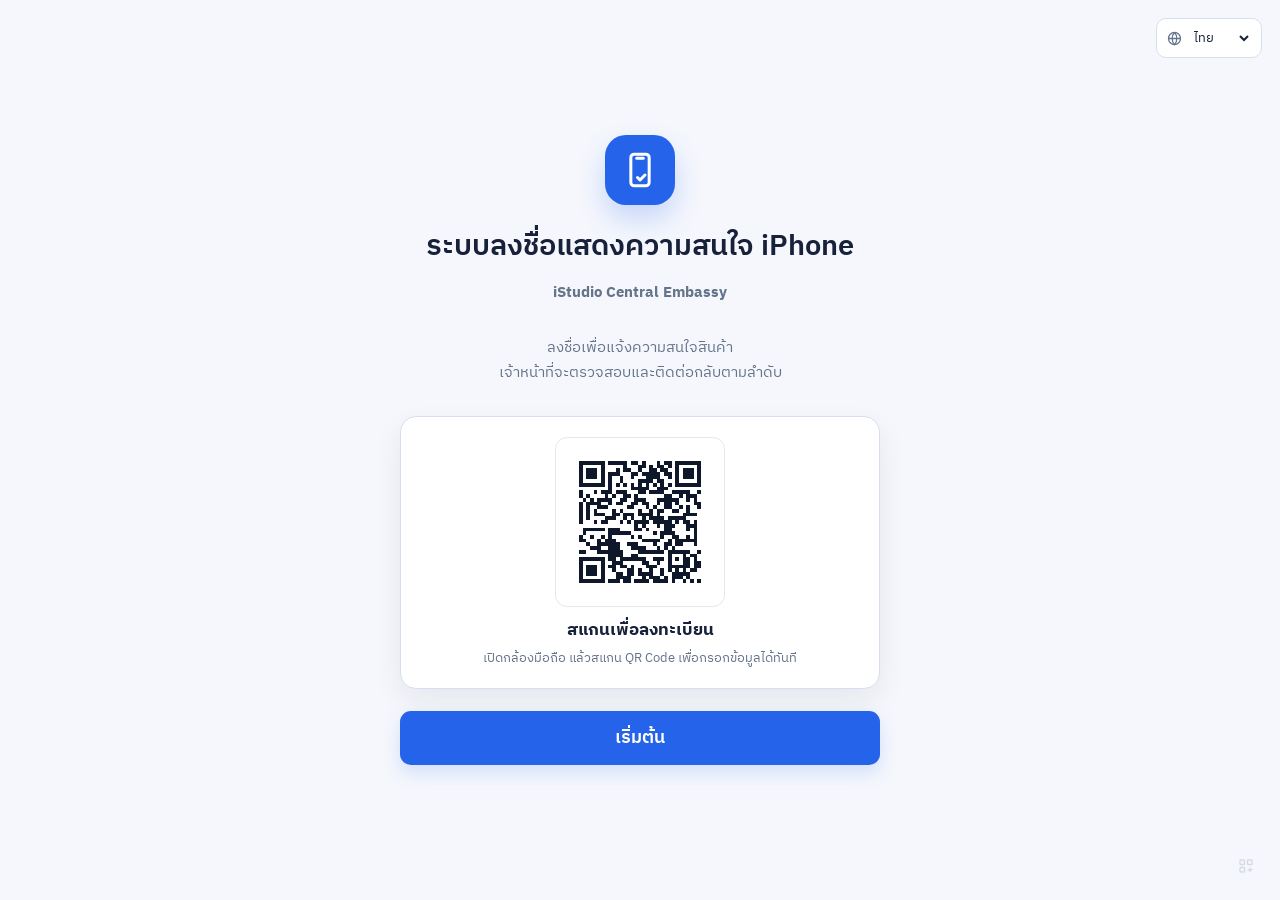
==== index.html @ b07e1145 "Standardize HTML filenames for Vercel deployment" ====
<!DOCTYPE html>
<html lang="th">
<head>
  <base target="_top">
  <meta charset="utf-8">
  <meta name="viewport" content="width=device-width, initial-scale=1">
  <link href="https://fonts.googleapis.com/css2?family=IBM+Plex+Sans+Thai:wght@400;500;600;700&display=swap" rel="stylesheet">
  <style>
    :root{--ink:#17213A;--sub:#64748B;--blue:#2563EB;--bg:#F5F7FC;--line:#D8DFEC}
    *{box-sizing:border-box} body{margin:0;min-height:100vh;font-family:'IBM Plex Sans Thai',-apple-system,sans-serif;background:var(--bg);color:var(--ink);-webkit-font-smoothing:antialiased}
    main{min-height:100vh;display:flex;align-items:center;justify-content:center;padding:32px 24px;position:relative}
    .welcome{width:min(100%,480px);text-align:center}.mark{width:70px;height:70px;background:var(--blue);color:#fff;margin:0 auto 22px;border-radius:21px;display:flex;align-items:center;justify-content:center;box-shadow:0 14px 28px rgba(37,99,235,.22)}
    .mark svg{width:40px;height:40px;stroke:currentColor;stroke-width:1.8;fill:none;stroke-linecap:round;stroke-linejoin:round}.welcome h1{font-size:29px;line-height:1.35;margin:0 0 5px;font-weight:600}.branch{font-size:20px;line-height:1.35;font-weight:700;margin:0;color:#334155}.welcome p{font-size:15px;line-height:1.65;color:var(--sub);margin:15px 0 30px}
    .qr-card{display:flex;flex-direction:column;align-items:center;gap:12px;margin:0 0 22px;padding:20px 18px;background:#fff;border:1px solid var(--line);border-radius:16px;text-align:center;box-shadow:0 12px 30px rgba(15,23,42,.07)}.qr-frame{flex:0 0 auto;width:170px;height:170px;padding:8px;background:#fff;border:1px solid #E2E8F0;border-radius:12px;display:flex;align-items:center;justify-content:center}.qr-frame img,.qr-frame canvas,.qr-frame svg{display:block;width:152px!important;height:152px!important}.qr-copy{min-width:0;max-width:330px}.qr-title{display:block;margin:0 0 5px;font-size:17px;line-height:1.4;font-weight:700;color:var(--ink)}.qr-hint{display:block;font-size:13px;line-height:1.55;color:var(--sub)}.qr-fallback{font-size:12px;line-height:1.45;color:#B91C1C;text-align:center}
    .start{display:flex;align-items:center;justify-content:center;width:100%;min-height:54px;background:var(--blue);color:#fff;text-decoration:none;border-radius:11px;font-size:18px;font-weight:600;box-shadow:0 8px 18px rgba(37,99,235,.16);transition:transform .15s,background .15s}.start:hover{background:#1D4ED8;transform:translateY(-1px)}.start:active{transform:translateY(0)}
    .language{position:absolute;top:max(18px,env(safe-area-inset-top));right:18px;display:flex;align-items:center;gap:7px;background:#fff;border:1px solid var(--line);border-radius:10px;padding:5px 9px;color:var(--sub)}.language svg{width:17px;height:17px;stroke:currentColor;fill:none;stroke-width:1.8}.language select{border:0;background:transparent;color:var(--ink);font:inherit;font-size:13px;outline:0;cursor:pointer;padding:2px 0}.staff-entry{position:absolute;right:18px;bottom:18px;width:32px;height:32px;padding:0;border:0;background:transparent;color:#94A3B8;opacity:.32;cursor:pointer;display:flex;align-items:center;justify-content:center;transition:opacity .15s,color .15s}.staff-entry:hover,.staff-entry:focus{opacity:1;color:#475569;outline:none}.staff-entry svg{width:18px;height:18px;stroke:currentColor;fill:none;stroke-width:1.8;stroke-linecap:round;stroke-linejoin:round}
    @media(max-width:520px){main{padding:84px 24px 56px;align-items:flex-start}.welcome h1{font-size:25px}.branch{font-size:18px}.mark{width:64px;height:64px;border-radius:19px}.welcome p{margin-bottom:22px}.qr-card{gap:11px;padding:18px 14px}.qr-frame{width:158px;height:158px}.qr-frame img,.qr-frame canvas,.qr-frame svg{width:140px!important;height:140px!important}.qr-title{font-size:16px}.qr-hint{font-size:12px}}
  </style>
<script src="js/qr.js"></script>
</head>
<body>
  <main>
    <div class="language"><svg viewBox="0 0 24 24" aria-hidden="true"><circle cx="12" cy="12" r="8.5"></circle><path d="M3.8 12h16.4M12 3.5c2.2 2.35 3.3 5.18 3.3 8.5S14.2 18.15 12 20.5c-2.2-2.35-3.3-5.18-3.3-8.5S9.8 5.85 12 3.5"></path></svg><select id="lang" aria-label="Language"><option value="th">ไทย</option><option value="en">English</option><option value="zh">中文</option><option value="ja">日本語</option><option value="ko">한국어</option></select></div>
    <section class="welcome" aria-labelledby="welcomeTitle">
      <div class="mark" aria-hidden="true"><svg viewBox="0 0 24 24"><rect x="6.5" y="2.5" width="11" height="19" rx="2"></rect><path d="M10 5h4M10.5 16.5l1.5 1.5 3-3"></path></svg></div>
      <h1 id="welcomeTitle">ระบบลงชื่อแสดงความสนใจ iPhone</h1>
      <p class="branch">iStudio Central Embassy</p>
      <p id="welcomeText">ลงชื่อเพื่อแจ้งความสนใจสินค้า<br>เจ้าหน้าที่จะตรวจสอบและติดต่อกลับตามลำดับ</p>
      
      <div class="qr-card" id="signupQrCard">
        <div class="qr-frame" id="signupQr" role="img" aria-label="QR Code สำหรับลงทะเบียน"></div>
        <div class="qr-copy">
          <strong class="qr-title" id="qrTitle">สแกนเพื่อลงทะเบียน</strong>
          <span class="qr-hint" id="qrHint">เปิดกล้องมือถือ แล้วสแกน QR Code เพื่อกรอกข้อมูลได้ทันที</span>
        </div>
      </div>
      
      <a class="start" id="startBtn" href="signup">START</a>
    </section>
    <a class="staff-entry" href="staff" aria-label="เข้าสู่ระบบพนักงาน"><svg viewBox="0 0 24 24"><rect x="4" y="4" width="6" height="6" rx="1"></rect><rect x="14" y="4" width="6" height="6" rx="1"></rect><rect x="4" y="14" width="6" height="6" rx="1"></rect><path d="M15 17h5M17.5 14.5v5"></path></svg></a>
  </main>
  
  
  
  <script>
    (function(){
      var copy={
        th:{title:'ระบบลงชื่อแสดงความสนใจ iPhone',text:'ลงชื่อเพื่อแจ้งความสนใจสินค้า<br>เจ้าหน้าที่จะตรวจสอบและติดต่อกลับตามลำดับ',qrTitle:'สแกนเพื่อลงทะเบียน',qrHint:'เปิดกล้องมือถือ แล้วสแกน QR Code เพื่อกรอกข้อมูลได้ทันที',start:'เริ่มต้น'},
        en:{title:'iPhone interest registration',text:'Register your interest in an iPhone.<br>Our team will review and contact you in queue order.',qrTitle:'Scan to register',qrHint:'Open your phone camera and scan this QR Code to register.',start:'START'},
        zh:{title:'iPhone 意向登记',text:'登记您感兴趣的 iPhone。<br>工作人员将按排队顺序审核并与您联系。',qrTitle:'扫码登记',qrHint:'打开手机相机，扫描此二维码即可填写资料。',start:'开始'},
        ja:{title:'iPhone 購入希望登録',text:'ご希望のiPhoneを登録してください。<br>担当者が順番に確認し、ご連絡します。',qrTitle:'スキャンして登録',qrHint:'スマートフォンのカメラでQRコードを読み取ってください。',start:'開始'},
        ko:{title:'iPhone 관심 등록',text:'원하는 iPhone을 등록해 주세요.<br>담당자가 순서대로 확인 후 연락드립니다.',qrTitle:'스캔하여 등록',qrHint:'휴대폰 카메라로 QR 코드를 스캔하여 등록하세요.',start:'시작'}
      };
      var select=document.getElementById('lang');
      function setLang(lang){var c=copy[lang]||copy.th,qrTitle=document.getElementById('qrTitle'),qrHint=document.getElementById('qrHint'),qr=document.getElementById('signupQr');document.documentElement.lang=lang;document.getElementById('welcomeTitle').textContent=c.title;document.getElementById('welcomeText').innerHTML=c.text;if(qrTitle)qrTitle.textContent=c.qrTitle;if(qrHint)qrHint.textContent=c.qrHint;if(qr)qr.setAttribute('aria-label',c.qrTitle);document.getElementById('startBtn').textContent=c.start;select.value=lang;try{localStorage.setItem('iphoneQueueWelcomeLang',lang);}catch(e){}}
      function renderSignupQr(){
        var target=document.getElementById('signupQr');
        if(!target)return;
        var signupUrl=new URL('signup', window.location.href).href;
        if(typeof qrSvgMarkup!=='function'){
          target.innerHTML='<span class="qr-fallback">ไม่สามารถสร้าง QR Code ได้<br>กรุณากดปุ่มเริ่มต้น</span>';
          return;
        }
        target.innerHTML=qrSvgMarkup(signupUrl,132);
      }
      setLang('th'); // หน้าแรกเริ่มเป็นภาษาไทยเสมอ
      renderSignupQr();
      select.onchange=function(){setLang(select.value);};
    })();
  </script>
</body>
</html>
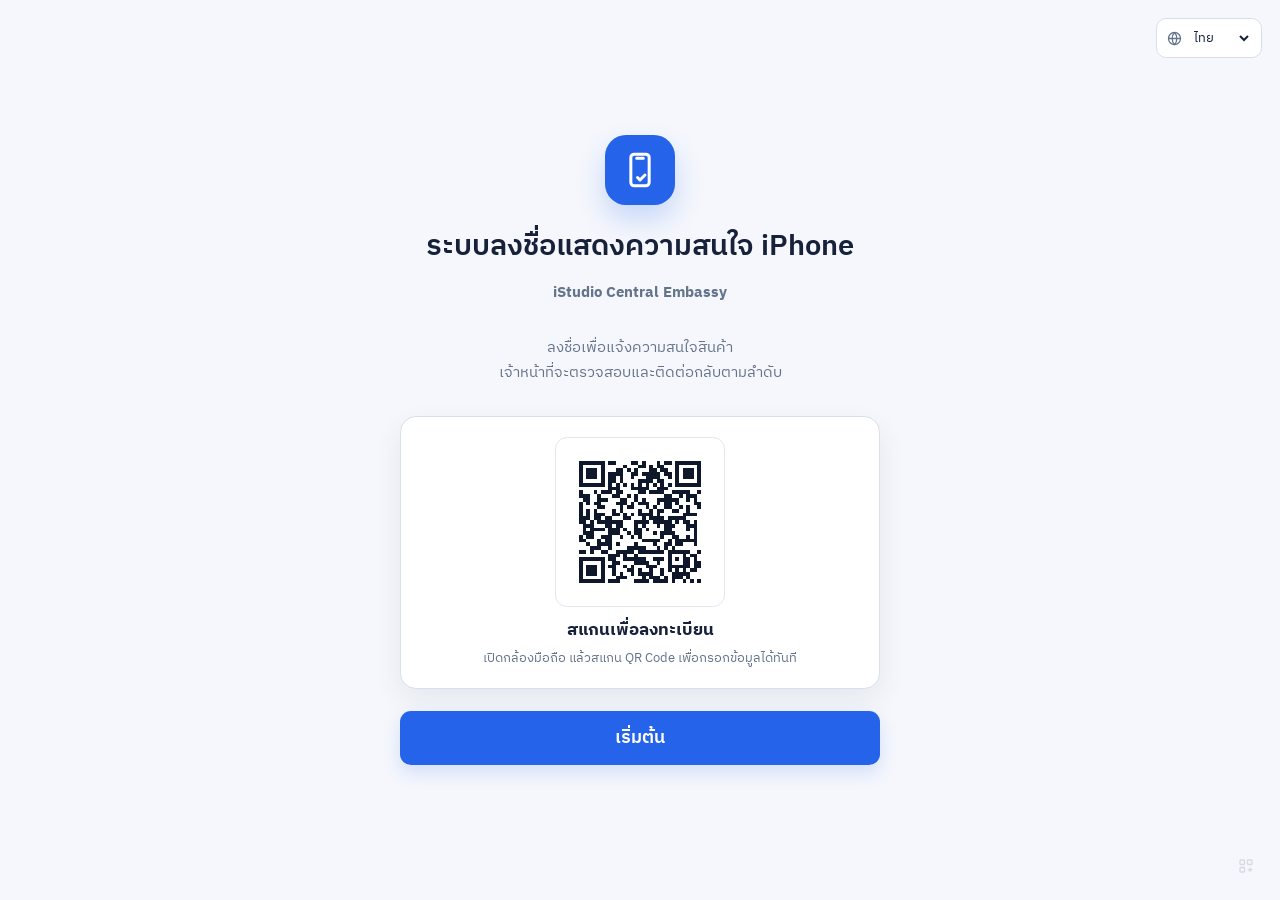
==== commit c98d5033: "Connect Welcome QR display toggle and fix system configs evaluation for boolean options" ====
--- a/index.html
+++ b/index.html
@@ -16,7 +16,10 @@
     .language{position:absolute;top:max(18px,env(safe-area-inset-top));right:18px;display:flex;align-items:center;gap:7px;background:#fff;border:1px solid var(--line);border-radius:10px;padding:5px 9px;color:var(--sub)}.language svg{width:17px;height:17px;stroke:currentColor;fill:none;stroke-width:1.8}.language select{border:0;background:transparent;color:var(--ink);font:inherit;font-size:13px;outline:0;cursor:pointer;padding:2px 0}.staff-entry{position:absolute;right:18px;bottom:18px;width:32px;height:32px;padding:0;border:0;background:transparent;color:#94A3B8;opacity:.32;cursor:pointer;display:flex;align-items:center;justify-content:center;transition:opacity .15s,color .15s}.staff-entry:hover,.staff-entry:focus{opacity:1;color:#475569;outline:none}.staff-entry svg{width:18px;height:18px;stroke:currentColor;fill:none;stroke-width:1.8;stroke-linecap:round;stroke-linejoin:round}
     @media(max-width:520px){main{padding:84px 24px 56px;align-items:flex-start}.welcome h1{font-size:25px}.branch{font-size:18px}.mark{width:64px;height:64px;border-radius:19px}.welcome p{margin-bottom:22px}.qr-card{gap:11px;padding:18px 14px}.qr-frame{width:158px;height:158px}.qr-frame img,.qr-frame canvas,.qr-frame svg{width:140px!important;height:140px!important}.qr-title{font-size:16px}.qr-hint{font-size:12px}}
   </style>
+<script src="js/supabase.min.js"></script>
+<script src="js/supabase.js"></script>
 <script src="js/qr.js"></script>
+<script src="js/api.js"></script>
 </head>
 <body>
   <main>
@@ -63,8 +66,23 @@
         }
         target.innerHTML=qrSvgMarkup(signupUrl,132);
       }
+      function syncWelcomeQr() {
+        if (window.api && window.api.getWelcomeConfig) {
+          window.api.getWelcomeConfig().then(function(res) {
+            var card = document.getElementById('signupQrCard');
+            if (card) {
+              if (res.showWelcomeQr === false) {
+                card.style.display = 'none';
+              } else {
+                card.style.display = 'flex';
+              }
+            }
+          }).catch(function() {});
+        }
+      }
       setLang('th'); // หน้าแรกเริ่มเป็นภาษาไทยเสมอ
       renderSignupQr();
+      syncWelcomeQr();
       select.onchange=function(){setLang(select.value);};
     })();
   </script>
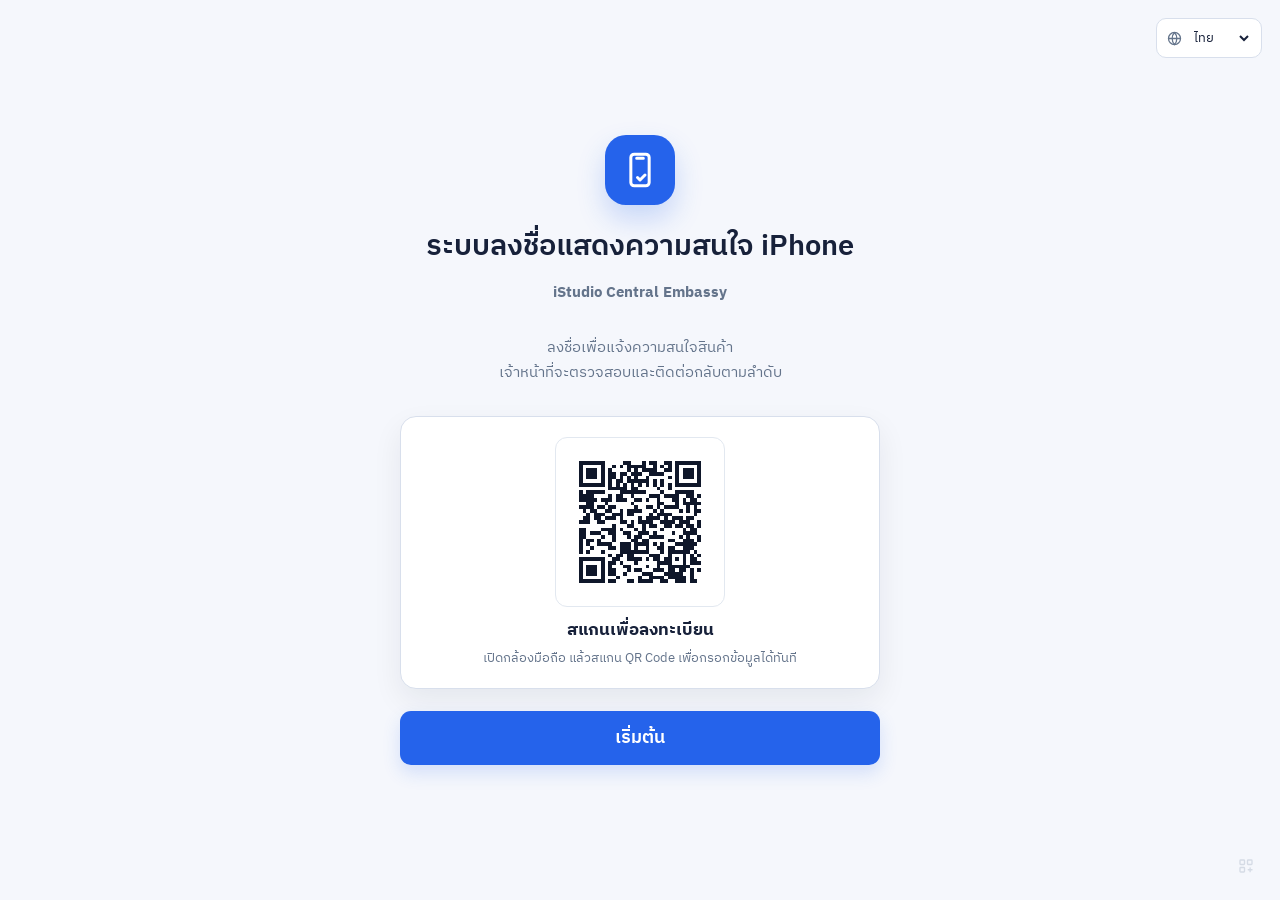
==== commit 90970004: "Add mobile viewport, safe-area-inset and responsive layout for iPhone 13+, iPad, and desktop" ====
--- a/index.html
+++ b/index.html
@@ -3,7 +3,7 @@
 <head>
   <base target="_top">
   <meta charset="utf-8">
-  <meta name="viewport" content="width=device-width, initial-scale=1">
+  <meta name="viewport" content="width=device-width, initial-scale=1, viewport-fit=cover">
   <link href="https://fonts.googleapis.com/css2?family=IBM+Plex+Sans+Thai:wght@400;500;600;700&display=swap" rel="stylesheet">
   <style>
     :root{--ink:#17213A;--sub:#64748B;--blue:#2563EB;--bg:#F5F7FC;--line:#D8DFEC}
